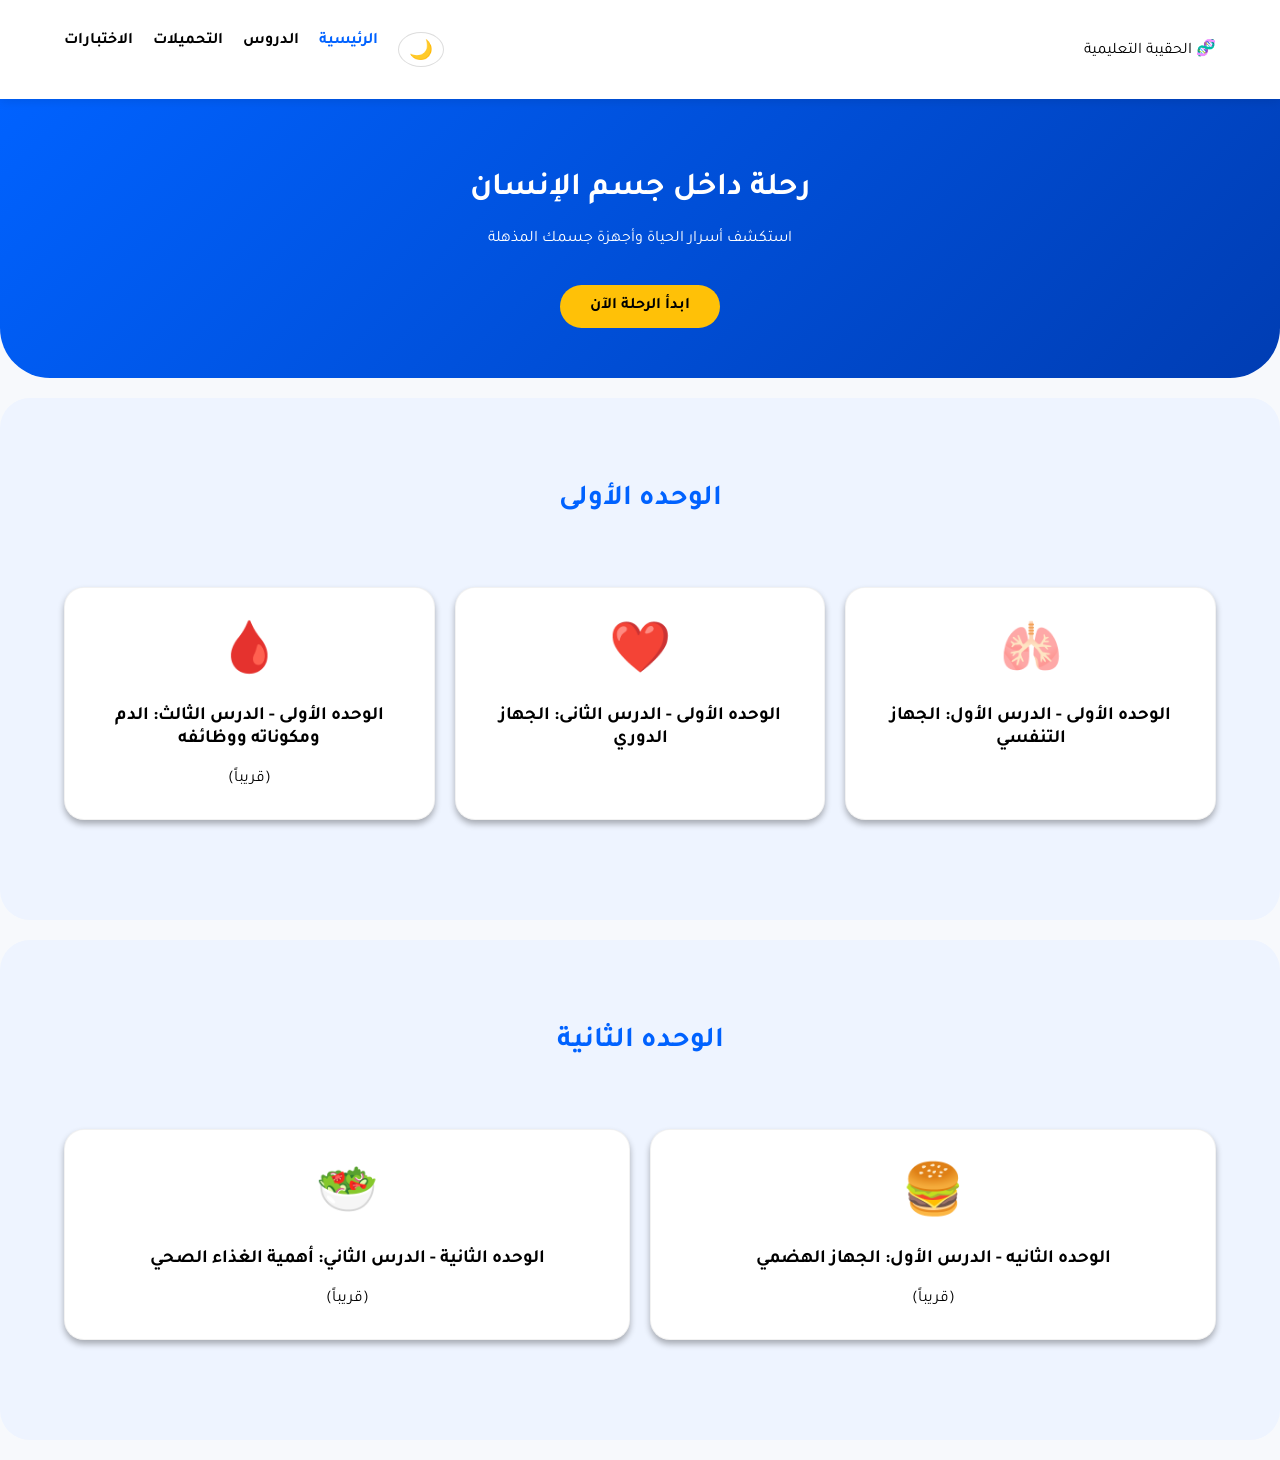
==== index.html @ a19a3862 "Add files via upload" ====
<!DOCTYPE html>
<html lang="ar" dir="rtl">
<head>
    <meta charset="UTF-8">
    <meta name="viewport" content="width=device-width, initial-scale=1.0">
    <title>الحقيبة التعليمية | الرئيسية</title>
    <link rel="stylesheet" href="style.css">
    <link href="https://fonts.googleapis.com/css2?family=Tajawal:wght@400;700&display=swap" rel="stylesheet">
</head>
<body>
    <nav class="navbar">
        <div class="logo">🧬 الحقيبة التعليمية</div>
        <ul class="nav-links">
            <li><button id="darkModeToggle" class="mode-btn">🌙</button></li>
            <li><a href="index.html" class="active">الرئيسية</a></li>
            <li><a href="lessons.html">الدروس</a></li>
            <li><a href="downloads.html">التحميلات</a></li>
            <li><a href="quizzes.html">الاختبارات</a></li>
        </ul>
    </nav>

    <header class="hero">
        <h1>رحلة داخل جسم الإنسان</h1>
        <p>استكشف أسرار الحياة وأجهزة جسمك المذهلة</p>
        <a href="lessons.html" class="btn-main">ابدأ الرحلة الآن</a>
    </header>
    <section class="quick-access-container1">
        <h2 class="section-title">الوحده الأولى</h2>
        <div class="grid-cards">
            <a href="lesson-detail.html" class="device-card">
                <div class="icon">🫁</div>
                <h3>الوحده الأولى - الدرس الأول: الجهاز التنفسي</h3>
            </a>
            <a href="circulatory-detail.html" class="device-card">
    <div class="icon">❤️</div>
    <h3>الوحده الأولى - الدرس الثانى: الجهاز الدوري</h3>
</a>
            <div class="device-card disabled">
                <div class="icon">🩸</div>
                <h3>الوحده الأولى - الدرس الثالث: الدم ومكوناته ووظائفه</h3>
                <span>(قريباً)</span>
            </div>
        </div>
    </section>
    <section class="quick-access-container2">
        <h2 class="section-title">الوحده الثانية</h2>
        <div class="grid-cards">
            <div class="device-card disabled">
                <div class="icon">🍔</div>
                <h3>الوحده الثانيه - الدرس الأول: الجهاز الهضمي</h3>
                <span>(قريباً)</span>
            </div>
            <div class="device-card disabled">
                <div class="icon">🥗</div>
                <h3>الوحده الثانية - الدرس الثاني: أهمية الغذاء الصحي</h3>
                <span>(قريباً)</span>
            </div>
        </div>
    </section>
<script src="script.js"></script>
</body>
</html>
---- style.css ----
:root {
    --main-blue: #0062ff;       /* أزرق حيوي للمهام الأساسية */
    --soft-blue: #eef4ff;       /* خلفيات خفيفة للأقسام */
    --dark-navy: #1a202c;       /* للنصوص والعناوين الكبيرة */
    --accent-color: #00d1b2;    /* لون أخضر تركواز للنجاح أو التميز */
    --warning-orange: #ff9f43;  /* للتحذيرات أو التنبيهات */
    --light-bg: #f7f9fc;        /* خلفية الموقع العامة */
    --white: #ffffff;
}

body {
    font-family: 'Tajawal', sans-serif;
    background-color: var(--light-bg);
    margin: 0;
    color: var(--text-color);
}

/* Navbar */
.navbar {
    background: #fff;
    padding: 1rem 5%;
    display: flex;
    justify-content: space-between;
    align-items: center;
    box-shadow: 0 2px 10px rgba(0,0,0,0.1);
    position: sticky;
    top: 0;
    z-index: 1000;
}

.nav-links { list-style: none; display: flex; gap: 20px; }
.nav-links a { text-decoration: none; color: var(--text-color); font-weight: bold; transition: 0.3s; }
.nav-links a.active, .nav-links a:hover { color: var(--main-blue); }

.hero {
    background: linear-gradient(135deg, var(--main-blue), #003db3);
    color: white;
    border-bottom-left-radius: 50px;
    border-bottom-right-radius: 50px;
    text-align: center;
    padding: 50px 10px;
}

.section-title {
    font-size: 1.8rem;
    margin-bottom: 30px;
    font-weight: bold;
    color: var(--main-blue);
    text-align: center;
}

.quick-access-container1, .quick-access-container2 {
    background-color: var(--soft-blue);
    padding: 60px 5%;
    border-radius: 30px;
    margin: 20px 0;
}

.btn-main {
    background: #ffc107;
    color: #000;
    padding: 12px 30px;
    border-radius: 50px;
    text-decoration: none;
    font-weight: bold;
    display: inline-block;
    margin-top: 20px;
}

/* Grid System */
.grid-cards {
    display: grid;
    grid-template-columns: repeat(auto-fit, minmax(250px, 1fr));
    gap: 20px;
    padding: 40px 0;
}

.device-card {
    background: white;
    padding: 30px;
    border-radius: 20px;
    text-align: center;
    text-decoration: none;
    color: inherit;
    transition: 0.3s;
    box-shadow: 0 4px 6px rgba(0, 0, 0, 0.300);
}


.video-container {
    display: flex;           
    justify-content: center; 
    align-items: center;     
    margin: 40px auto;      
    width: 100%;            
    max-width: 800px;        
}

.video-container iframe {
    width: 100%;             
    border-radius: 20px;     
    box-shadow: 0 10px 30px rgba(0,0,0,0.15); 
    aspect-ratio: 16 / 9;    
    border: none;            
}

.device-card:hover { transform: translateY(-10px); box-shadow: 0 10px 20px rgba(0,0,0,0.1); }
.device-card .icon { font-size: 50px; margin-bottom: 15px; }

/* تحديث الـ Hero */
.hero {
    background: linear-gradient(135deg, var(--main-blue), #003db3);
    color: white;
    border-bottom-left-radius: 50px;
    border-bottom-right-radius: 50px;
}

/* تحديث الحاويات في الصفحة الرئيسية */
.quick-access-container1, .quick-access-container2 {
    background-color: var(--soft-blue); /* بدلاً من الأسود الغامق */
    padding: 60px 5%;
    border-radius: 30px;
    margin: 20px 0;
}
.device-card {
    background: var(--white);
    border: 1px solid rgba(0,0,0,0.05);
    transition: all 0.3s cubic-bezier(0.25, 0.8, 0.25, 1);
}

.device-card:hover {
    transform: translateY(-5px);
    box-shadow: 0 15px 30px rgba(0,98,255,0.1); /* ظل بلون أزرق خفيف */
    border-color: var(--main-blue);
}

/* تنسيقات أزرار التحميل المطورة */
.download-btn {
    background: var(--main-blue); /* اللون الأزرق الأساسي */
    color: white;
    padding: 12px 25px;
    border-radius: 8px;
    text-decoration: none;
    font-weight: bold;
    display: inline-flex;
    align-items: center;
    gap: 8px;
    transition: 0.3s ease;
}

/* زر تحميل الصور - بنفسجي */
.img-btn { 
    background: #8e44ad; 
}
.img-btn:hover {
    background: #732d91;
    box-shadow: 0 4px 12px rgba(142, 68, 173, 0.3);
}

/* زر تحميل الباوربوينت - برتقالي محروق */
.ppt-btn { 
    background: #d35400; 
}
.ppt-btn:hover {
    background: #a04000;
    box-shadow: 0 4px 12px rgba(211, 84, 0, 0.3);
}

/* زر تحميل الـ PDF - أحمر هادئ */
.download-btn[href$=".pdf"] {
    background: #c0392b;
}
.download-btn[href$=".pdf"]:hover {
    background: #962d22;
    box-shadow: 0 4px 12px rgba(192, 57, 43, 0.3);
}
/* تنسيقات خاصة بتبويبات الدرس */
.internal-tabs {
    display: flex;
    justify-content: center;
    gap: 10px;
    margin: 20px 0;
}

.tab-btn {
    padding: 12px 20px;
    border: none;
    background: #e0e0e0;
    border-radius: 5px;
    cursor: pointer;
    font-family: 'Tajawal';
    font-weight: bold;
    transition: 0.3s;
}

.tab-btn.active {
    background: #1a73e8;
    color: white;
}

.tab-pane {
    display: none;
    animation: slideUp 0.4s ease;
}

.tab-pane.active {
    display: block;
}

.lesson-card {
    background: white;
    padding: 25px;
    border-radius: 15px;
    margin-bottom: 20px;
    box-shadow: 0 4px 12px rgba(0,0,0,0.08);
}

.equation-box {
    background: #f0f7ff;
    padding: 20px;
    border-radius: 10px;
    text-align: center;
    border-right: 5px solid #1a73e8;
    margin: 15px 0;
}

.q-btn {
    display: block;
    width: 100%;
    padding: 15px;
    margin: 10px 0;
    border: 2px solid #eee;
    background: white;
    border-radius: 10px;
    cursor: pointer;
    font-family: 'Tajawal';
    transition: 0.3s;
}

@keyframes slideUp {
    from { opacity: 0; transform: translateY(20px); }
    to { opacity: 1; transform: translateY(0); }
}
/* تنسيقات التحميلات */
.page-header { background: #1a73e8; color: white; padding: 50px 0; text-align: center; }
.downloads-grid { display: grid; gap: 20px; margin-top: 30px; }
.download-card {
    background: white; padding: 20px; border-radius: 12px;
    display: flex; align-items: center; justify-content: space-between;
    box-shadow: 0 4px 6px rgba(0,0,0,0.05);
}
.file-icon { font-size: 40px; margin-left: 20px; }
.download-btn {
    background: #1a73e8; color: white; padding: 10px 20px;
    border-radius: 5px; text-decoration: none; font-weight: bold;
}
.img-btn { background: #9b59b6; }
.ppt-btn { background: #e67e22; }

/* تنسيقات الاختبار */
.question-block { margin-bottom: 30px; border-bottom: 1px solid #eee; padding-bottom: 15px; }
.q-text { font-size: 1.2rem; font-weight: bold; margin-bottom: 15px; }
.option { display: block; margin: 10px 0; cursor: pointer; font-size: 1.1rem; }
.result-box {
    margin-top: 30px; padding: 30px; border-radius: 15px;
    background: #f9f9f9; text-align: center; border: 2px dashed #ddd;
}
/* تنسيقات صفحة الدروس */
.unit-section {
    margin-bottom: 15px;
    border-radius: 10px;
    overflow: hidden;
    box-shadow: 0 4px 6px rgba(0,0,0,0.05);
}

.unit-header {
    width: 100%;
    padding: 20px;
    background: #fff;
    border: none;
    display: flex;
    justify-content: space-between;
    align-items: center;
    font-size: 1.2rem;
    font-weight: bold;
    font-family: 'Tajawal';
    cursor: pointer;
    transition: 0.3s;
    border-right: 6px solid #1a73e8;
}

.unit-header:hover, .unit-header.active {
    background: #f0f7ff;
    color: #1a73e8;
}

.unit-content {
    max-height: 0;
    overflow: hidden;
    background: #fafafa;
    transition: max-height 0.4s ease-out;
}

.unit-content.open {
    max-height: 500px; /* القيمة تكون أكبر من محتوى الدروس */
}

.lessons-list {
    padding: 10px 20px;
}

.lesson-item {
    display: flex;
    align-items: center;
    padding: 15px;
    margin: 10px 0;
    background: #fff;
    border-radius: 8px;
    text-decoration: none;
    color: #333;
    transition: 0.2s;
    border: 1px solid #eee;
}

.lesson-item:hover {
    transform: scale(1.02);
    box-shadow: 0 2px 8px rgba(0,0,0,0.1);
    border-color: #1a73e8;
}

.lesson-item .icon {
    font-size: 30px;
    margin-left: 15px;
}

.lesson-item.disabled {
    opacity: 0.6;
    cursor: not-allowed;
    filter: grayscale(1);
}

.arrow { transition: 0.3s; }
.unit-header.active .arrow { transform: rotate(180deg); }
/* تنسيق قسم الجدول */
.mechanics-section {
    margin: 40px 0;
    font-family: 'Tajawal', sans-serif;
}

.table-title {
    color: #1a73e8;
    border-right: 5px solid #ffc107;
    padding-right: 15px;
    margin-bottom: 10px;
}

.table-intro {
    margin-bottom: 20px;
    color: #555;
}

/* حاوية الجدول لضمان التمرير على الموبايل */
.table-wrapper {
    overflow-x: auto;
    border-radius: 15px;
    box-shadow: 0 5px 20px rgba(0,0,0,0.1);
}

/* تنسيق الجدول نفسه */
.breathing-table {
    width: 100%;
    border-collapse: collapse;
    background-color: white;
    text-align: center;
}

.breathing-table th {
    background-color: #1a73e8;
    color: white;
    padding: 15px;
    font-size: 1.1rem;
}

.breathing-table td {
    padding: 15px;
    border-bottom: 1px solid #eee;
    font-size: 1rem;
}

/* تمييز أعمدة البيانات */
.feature {
    font-weight: bold;
    background-color: #f8f9fa;
    color: #333;
    width: 30%;
}

.inhale-data {
    background-color: #e3f2fd; /* لون أزرق خفيف للشهيق */
    color: #0d47a1;
}

.exhale-data {
    background-color: #fff3e0; /* لون برتقالي خفيف للزفير */
    color: #e65100;
}

/* تأثير عند مرور الماوس على الصف */
.breathing-table tr:hover {
    filter: brightness(0.95);
    transition: 0.2s;
}

.image-slider {
    position: relative;
    max-width: 1000px; /* هنا بتتحكم في العرض.. صغره لـ 500px أو 400px حسب رغبتك */
    margin: 20px auto; /* auto بتخلي السلايدر في نص الصفحة */
    overflow: hidden;
    border-radius: 15px;
    box-shadow: 0 5px 15px rgba(0,0,0,0.1);
    background: #000; /* خلفية سوداء عشان لو الصورة مقاسها مختلف */
}

.slide {
    display: none; /* إخفاء كل الصور افتراضياً */
    position: relative;
}

.slide.active {
    display: block; /* إظهار الصورة النشطة فقط */
    animation: fade 0.5s ease-in;
}

.slide img {
    width: 100%;
    height: 500px; /* تحديد ارتفاع ثابت لكل الصور عشان التنسيق ميبوظش */
    object-fit: contain; /* دي أهم خاصية: بتخلي الصورة تظهر كاملة بدون قص */
    display: block;
}

.caption {
    position: absolute;
    bottom: 0;
    background: rgba(0, 0, 0, 0.6);
    color: white;
    width: 100%;
    padding: 10px;
    text-align: center;
    font-size: 0.9rem;
}

/* أزرار التنقل */
.prev, .next {
    position: absolute;
    top: 50%;
    transform: translateY(-50%);
    background: rgba(26, 115, 232, 0.7);
    color: white;
    border: none;
    padding: 15px;
    cursor: pointer;
    font-size: 18px;
    border-radius: 50%;
    margin: 0 10px;
    transition: 0.3s;
}

.prev:hover, .next:hover { background: var(--main-blue); }
.next { left: 10px; } /* لأن الموقع RTL */
.prev { right: 10px; }

@keyframes fade {
    from { opacity: 0.4; } 
    to { opacity: 1; }
}
/* الألوان الافتراضية للوضع الليلي */
body.dark-mode {
    background-color: #1a1a1a;
    color: #f1f1f1;
}

body.dark-mode .navbar {
    background-color: #333;
    border-bottom: 2px solid #444;
}

body.dark-mode .download-card, 
body.dark-mode .quiz-container,
body.dark-mode .progress-section,
body.dark-mode .q-section {
    background-color: #2d2d2d !important;
    color: #fff !important;
    box-shadow: 0 4px 15px rgba(0,0,0,0.5);
    border-color: #444;
}

body.dark-mode .opt-card {
    background-color: #3d3d3d;
    border-color: #555;
    color: #eee;
}

body.dark-mode .unit-tag {
    background-color: #444;
    color: #f1c40f;
}

/* زرار التبديل نفسه */
.mode-btn {
    background: none;
    border: 1px solid #ddd;
    border-radius: 50%;
    cursor: pointer;
    font-size: 1.2rem;
    padding: 5px 10px;
    transition: 0.3s;
}
/* تعديلات الشاشات الصغيرة */
@media (max-width: 768px) {
    /* 1. تقليل الحواف الجانبية للحاوية */
    .container, .quiz-container {
        width: 95%;
        margin: 10px auto;
        padding: 15px;
    }

    /* 2. جعل أزرار الخيارات (الاختيارات) تحت بعض بدل ما هي جنب بعض */
    .options-grid {
        grid-template-columns: 1fr; /* خيار واحد في كل سطر */
        gap: 8px;
    }

    /* 3. تعديل القائمة العلوية (Navbar) */
    .nav-links {
        display: flex;
        justify-content: space-around;
        padding: 10px 0;
        font-size: 0.8rem; /* تصغير الخط شوية */
    }

    .navbar .logo {
        font-size: 1.1rem;
        text-align: center;
        display: block;
        margin-bottom: 5px;
    }

    /* 4. تعديل كروت الدروس في الصفحة الرئيسية */
    .downloads-grid {
        grid-template-columns: 1fr; /* كارت واحد في السطر */
    }

    /* 5. تصغير حجم الخط في الأسئلة */
    .q-text {
        font-size: 1rem;
    }

    /* 6. جعل عداد الوقت ثابت في مكان مريح */
    .timer-sticky {
        font-size: 1rem;
        padding: 8px;
    }
}
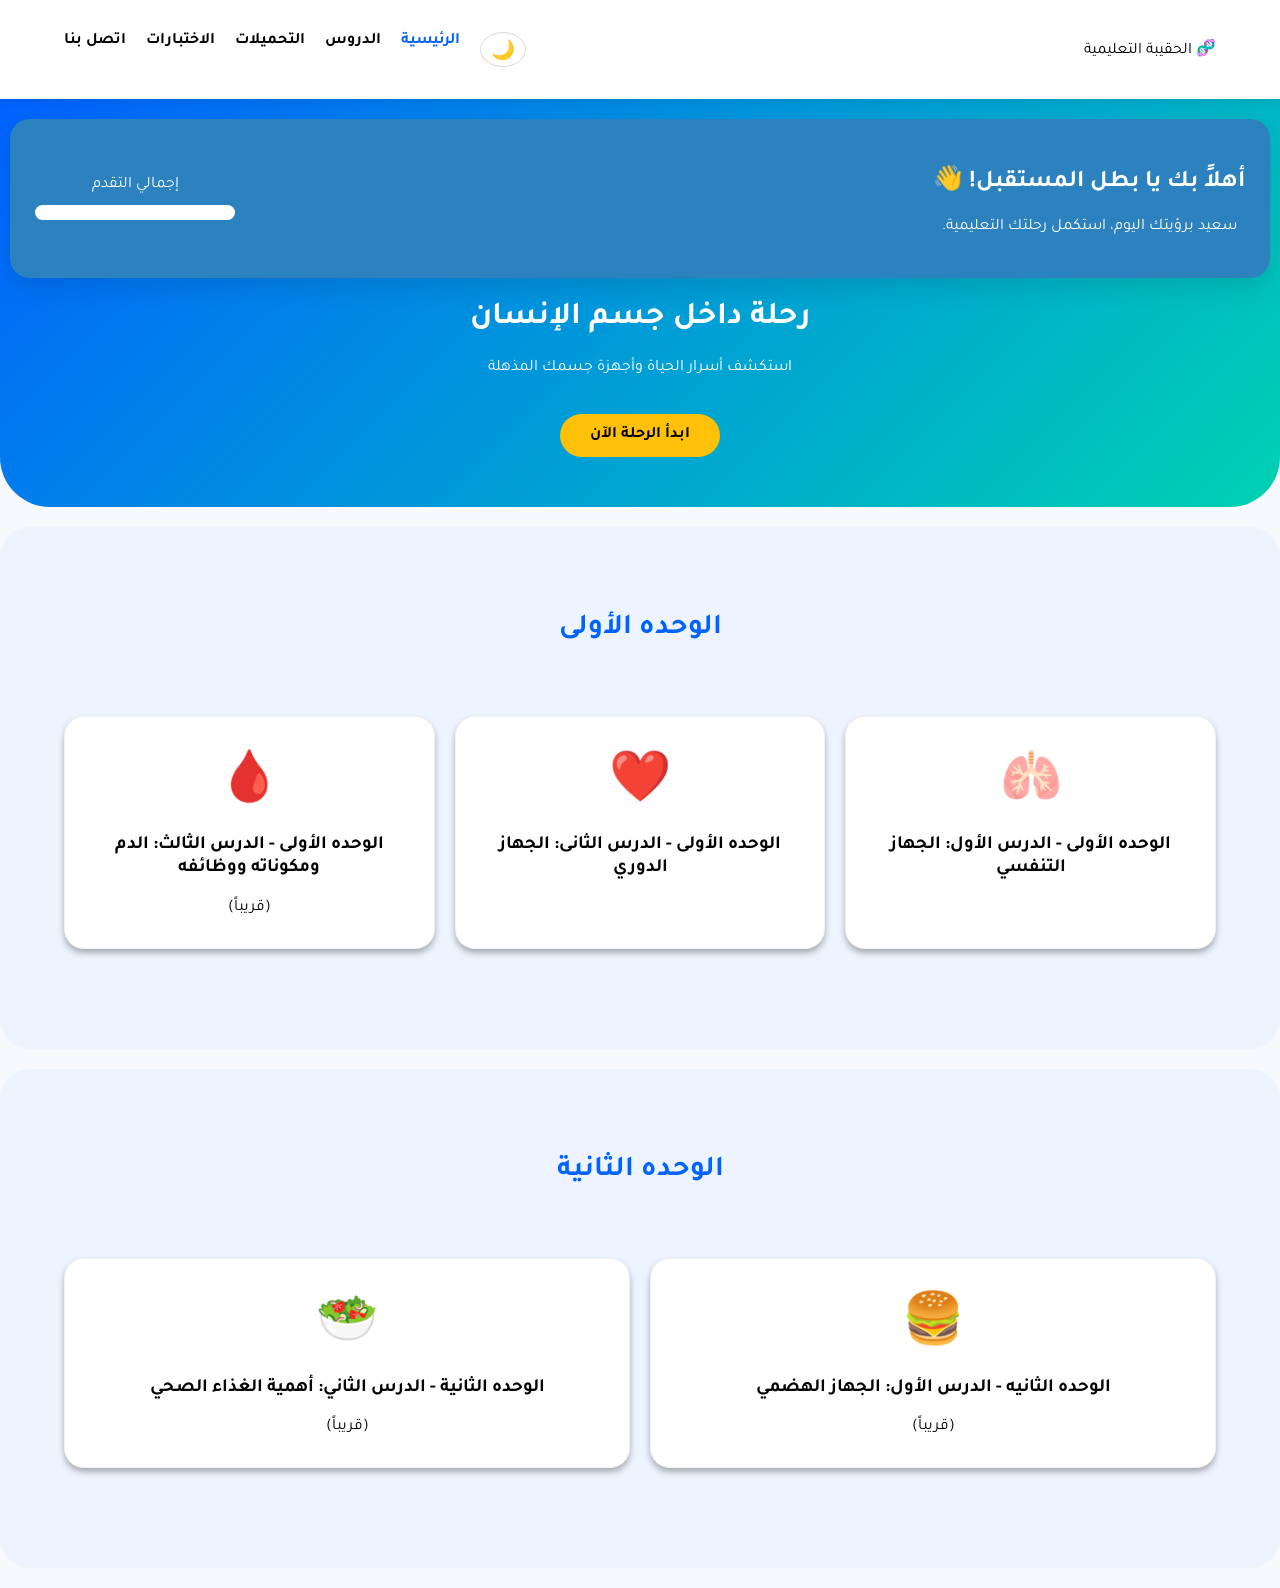
==== commit e84bd39a: "Add files via upload" ====
--- a/index.html
+++ b/index.html
@@ -6,6 +6,7 @@
     <title>الحقيبة التعليمية | الرئيسية</title>
     <link rel="stylesheet" href="style.css">
     <link href="https://fonts.googleapis.com/css2?family=Tajawal:wght@400;700&display=swap" rel="stylesheet">
+    <link href="https://unpkg.com/aos@2.3.1/dist/aos.css" rel="stylesheet">
 </head>
 <body>
     <nav class="navbar">
@@ -16,13 +17,30 @@
             <li><a href="lessons.html">الدروس</a></li>
             <li><a href="downloads.html">التحميلات</a></li>
             <li><a href="quizzes.html">الاختبارات</a></li>
+            <li><a href="contact.html">اتصل بنا</a></li>
         </ul>
     </nav>
 
-    <header class="hero">
-        <h1>رحلة داخل جسم الإنسان</h1>
-        <p>استكشف أسرار الحياة وأجهزة جسمك المذهلة</p>
-        <a href="lessons.html" class="btn-main">ابدأ الرحلة الآن</a>
+    <header class="hero" data-aos="fade-down" style="background: linear-gradient(135deg, var(--main-blue), var(--accent-color));">
+        <section class="container student-dashboard">
+    <div class="dashboard-card" data-aos="fade-up">
+        <div class="user-info">
+            <h2>أهلاً بك يا <span id="userNameDisplay">بطل المستقبل</span>! 👋</h2>
+            <p>سعيد برؤيتك اليوم، استكمل رحلتك التعليمية.</p>
+        </div>
+        <div class="user-stats">
+            <div class="stat-item">
+                <span class="stat-label">إجمالي التقدم</span>
+                <div class="progress-wrapper">
+                    <div class="progress-bar-fill" id="overallProgress">0%</div>
+                </div>
+            </div>
+        </div>
+    </div>
+</section>
+        <h1 data-aos="fade-up">رحلة داخل جسم الإنسان</h1>
+        <p data-aos="fade-up">استكشف أسرار الحياة وأجهزة جسمك المذهلة</p>
+        <a href="lessons.html" class="btn-main" data-aos="fade-up">ابدأ الرحلة الآن</a>
     </header>
     <section class="quick-access-container1">
         <h2 class="section-title">الوحده الأولى</h2>
@@ -58,5 +76,12 @@
         </div>
     </section>
 <script src="script.js"></script>
+<script src="https://unpkg.com/aos@2.3.1/dist/aos.js"></script>
+<script>
+  AOS.init({
+    duration: 1000, // مدة الحركة ثانية واحدة
+    once: true      // الحركة تحصل مرة واحدة بس وأنت نازل
+  });
+</script>
 </body>
 </html>
--- a/style.css
+++ b/style.css
@@ -560,4 +560,35 @@
         font-size: 1rem;
         padding: 8px;
     }
+}
+/* Dashboard Styling */
+.student-dashboard { margin-top: -30px; position: relative; z-index: 10; }
+.dashboard-card {
+    background: rgb(44, 130, 191);
+    padding: 25px;
+    border-radius: 20px;
+    box-shadow: 0 10px 25px rgba(0,0,0,0.1);
+    display: flex;
+    justify-content: space-between;
+    align-items: center;
+    flex-wrap: wrap;
+    gap: 20px;
+}
+.progress-wrapper {
+    background: #ffffff;
+    width: 200px;
+    height: 15px;
+    border-radius: 10px;
+    overflow: hidden;
+    margin-top: 10px;
+}
+.progress-bar-fill {
+    background: linear-gradient(90deg, #0062ff, #00d1b2);
+    height: 100%;
+    width: 0%; /* هيتحدث بالجافا سكريبت */
+    color: white;
+    font-size: 0.7rem;
+    text-align: center;
+    line-height: 15px;
+    transition: width 1s ease-in-out;
 }
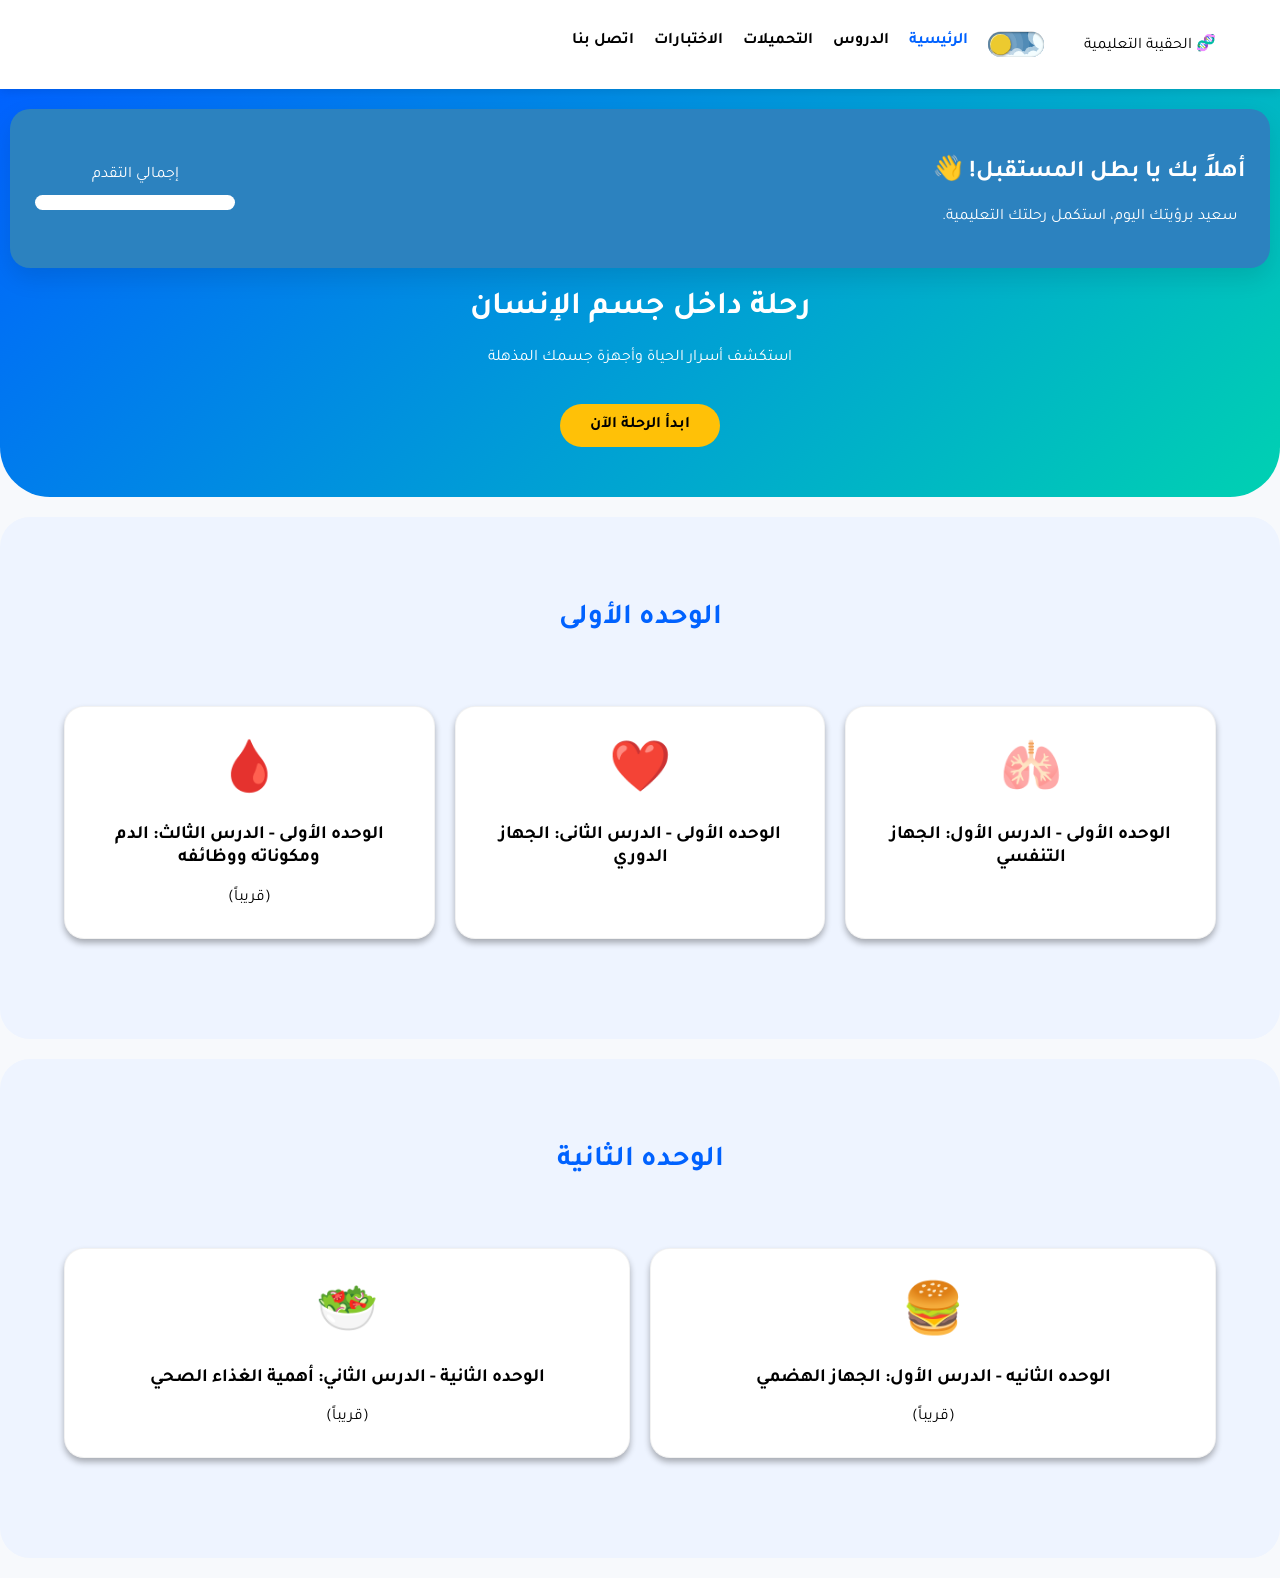
==== commit 2b7bffd4: "Add files via upload" ====
--- a/index.html
+++ b/index.html
@@ -12,7 +12,26 @@
     <nav class="navbar">
         <div class="logo">🧬 الحقيبة التعليمية</div>
         <ul class="nav-links">
-            <li><button id="darkModeToggle" class="mode-btn">🌙</button></li>
+            <label class="theme-switch">
+  <input type="checkbox" id="darkModeToggle" class="theme-switch__checkbox">
+  <div class="theme-switch__container">
+    <div class="theme-switch__clouds"></div>
+    <div class="theme-switch__stars-container">
+      <svg xmlns="http://www.w3.org/2000/svg" viewBox="0 0 144 55" fill="none">
+        <path fill-rule="evenodd" clip-rule="evenodd" d="M135.831 3.00688C135.055 3.85027 134.111 4.29946 133 4.35447C134.111 4.40947 135.055 4.85867 135.831 5.71123C136.607 6.55462 136.996 7.56303 136.996 8.72727C136.996 7.95722 137.172 7.25134 137.525 6.59129C137.886 5.93124 138.372 5.39954 138.98 5.00535C139.598 4.60199 140.268 4.39114 141 4.35447C139.88 4.2903 138.936 3.85027 138.16 3.00688C137.384 2.16348 136.996 1.16425 136.996 0C136.996 1.16425 136.607 2.16348 135.831 3.00688ZM31 23.3545C32.1114 23.2995 33.0551 22.8503 33.8313 22.0069C34.6075 21.1635 34.9956 20.1642 34.9956 19C34.9956 20.1642 35.3837 21.1635 36.1599 22.0069C36.9361 22.8503 37.8798 23.2903 39 23.3545C38.2679 23.3911 37.5976 23.602 36.9802 24.0053C36.3716 24.3995 35.8864 24.9312 35.5248 25.5913C35.172 26.2513 34.9956 26.9572 34.9956 27.7273C34.9956 26.563 34.6075 25.5546 33.8313 24.7112C33.0551 23.8587 32.1114 23.4095 31 23.3545ZM0 36.3545C1.11136 36.2995 2.05513 35.8503 2.83131 35.0069C3.6075 34.1635 3.99559 33.1642 3.99559 32C3.99559 33.1642 4.38368 34.1635 5.15987 35.0069C5.93605 35.8503 6.87982 36.2903 8 36.3545C7.26792 36.3911 6.59757 36.602 5.98015 37.0053C5.37155 37.3995 4.88644 37.9312 4.52481 38.5913C4.172 39.2513 3.99559 39.9572 3.99559 40.7273C3.99559 39.563 3.6075 38.5546 2.83131 37.7112C2.05513 36.8587 1.11136 36.4095 0 36.3545ZM56.8313 24.0069C56.0551 24.8503 55.1114 25.2995 54 25.3545C55.1114 25.4095 56.0551 25.8587 56.8313 26.7112C57.6075 27.5546 57.9956 28.563 57.9956 29.7273C57.9956 28.9572 58.172 28.2513 58.5248 27.5913C58.8864 26.9312 59.3716 26.3995 59.9802 26.0053C60.5976 25.602 61.2679 25.3911 62 25.3545C60.8798 25.2903 59.9361 24.8503 59.1599 24.0069C58.3837 23.1635 57.9956 22.1642 57.9956 21C57.9956 22.1642 57.6075 23.1635 56.8313 24.0069ZM81 25.3545C82.1114 25.2995 83.0551 24.8503 83.8313 24.0069C84.6075 23.1635 84.9956 22.1642 84.9956 21C84.9956 22.1642 85.3837 23.1635 86.1599 24.0069C86.9361 24.8503 87.8798 25.2903 89 25.3545C88.2679 25.3911 87.5976 25.602 86.9802 26.0053C86.3716 26.3995 85.8864 26.9312 85.5248 27.5913C85.172 28.2513 84.9956 28.9572 84.9956 29.7273C84.9956 28.563 84.6075 27.5546 83.8313 26.7112C83.0551 25.8587 82.1114 25.4095 81 25.3545ZM136 36.3545C137.111 36.2995 138.055 35.8503 138.831 35.0069C139.607 34.1635 139.996 33.1642 139.996 32C139.996 33.1642 140.384 34.1635 141.16 35.0069C141.936 35.8503 142.88 36.2903 144 36.3545C143.268 36.3911 142.598 36.602 141.98 37.0053C141.372 37.3995 140.886 37.9312 140.525 38.5913C140.172 39.2513 139.996 39.9572 139.996 40.7273C139.996 39.563 139.607 38.5546 138.831 37.7112C138.055 36.8587 137.111 36.4095 136 36.3545ZM101.831 49.0069C101.055 49.8503 100.111 50.2995 99 50.3545C100.111 50.4095 101.055 50.8587 101.831 51.7112C102.607 52.5546 102.996 53.563 102.996 54.7273C102.996 53.9572 103.172 53.2513 103.525 52.5913C103.886 51.9312 104.372 51.3995 104.98 51.0053C105.598 50.602 106.268 50.3911 107 50.3545C105.88 50.2903 104.936 49.8503 104.16 49.0069C103.384 48.1635 102.996 47.1642 102.996 46C102.996 47.1642 102.607 48.1635 101.831 49.0069Z" fill="currentColor"></path>
+      </svg>
+    </div>
+    <div class="theme-switch__circle-container">
+      <div class="theme-switch__sun-moon-container">
+        <div class="theme-switch__moon">
+          <div class="theme-switch__spot"></div>
+          <div class="theme-switch__spot"></div>
+          <div class="theme-switch__spot"></div>
+        </div>
+      </div>
+    </div>
+  </div>
+</label>
             <li><a href="index.html" class="active">الرئيسية</a></li>
             <li><a href="lessons.html">الدروس</a></li>
             <li><a href="downloads.html">التحميلات</a></li>
--- a/style.css
+++ b/style.css
@@ -20,7 +20,7 @@
     background: #fff;
     padding: 1rem 5%;
     display: flex;
-    justify-content: space-between;
+    /*justify-content: space-between;*/
     align-items: center;
     box-shadow: 0 2px 10px rgba(0,0,0,0.1);
     position: sticky;
@@ -221,6 +221,14 @@
     border-radius: 10px;
     text-align: center;
     border-right: 5px solid #1a73e8;
+    margin: 15px 0;
+}
+.equation-box2{
+    background: #f0f7ff;
+    padding: 20px;
+    border-radius: 10px;
+    text-align: center;
+    border-right: 5px solid #e81a1a;
     margin: 15px 0;
 }
 
@@ -487,6 +495,15 @@
 body.dark-mode .download-card, 
 body.dark-mode .quiz-container,
 body.dark-mode .progress-section,
+body.dark-mode .quick-access-container1,
+body.dark-mode .quick-access-container2,
+body.dark-mode .device-card,
+body.dark-mode .unit-header,
+body.dark-mode .lessons-list,
+body.dark-mode .lesson-item,
+body.dark-mode .lesson-card,
+body.dark-mode .contact-form-card,
+body.dark-mode .info-item,
 body.dark-mode .q-section {
     background-color: #2d2d2d !important;
     color: #fff !important;
@@ -504,7 +521,16 @@
     background-color: #444;
     color: #f1c40f;
 }
-
+body.dark-mode .equation-box {
+    background-color: #6181d1;
+    color: #f1f1f1;
+    border-color: #444;
+}
+body.dark-mode .equation-box2{
+    background-color: #bd7070;
+    color: #f1f1f1;
+    border-color: #a12222;
+}
 /* زرار التبديل نفسه */
 .mode-btn {
     background: none;
@@ -591,4 +617,206 @@
     text-align: center;
     line-height: 15px;
     transition: width 1s ease-in-out;
+}
+.theme-switch {
+  --toggle-size: 10px;
+  /* the size is adjusted using font-size,
+     this is not transform scale,
+     so you can choose any size */
+  --container-width: 5.625em;
+  --container-height: 2.5em;
+  --container-radius: 6.25em;
+  /* radius 0 - minecraft mode :) */
+  --container-light-bg: #3D7EAE;
+  --container-night-bg: #1D1F2C;
+  --circle-container-diameter: 3.375em;
+  --sun-moon-diameter: 2.125em;
+  --sun-bg: #ECCA2F;
+  --moon-bg: #C4C9D1;
+  --spot-color: #959DB1;
+  --circle-container-offset: calc((var(--circle-container-diameter) - var(--container-height)) / 2 * -1);
+  --stars-color: #fff;
+  --clouds-color: #F3FDFF;
+  --back-clouds-color: #AACADF;
+  --transition: .5s cubic-bezier(0, -0.02, 0.4, 1.25);
+  --circle-transition: .3s cubic-bezier(0, -0.02, 0.35, 1.17);
+}
+
+.theme-switch, .theme-switch *, .theme-switch *::before, .theme-switch *::after {
+  -webkit-box-sizing: border-box;
+  box-sizing: border-box;
+  margin: 0;
+  padding: 0;
+  font-size: var(--toggle-size);
+}
+
+.theme-switch__container {
+  width: var(--container-width);
+  height: var(--container-height);
+  background-color: var(--container-light-bg);
+  border-radius: var(--container-radius);
+  overflow: hidden;
+  cursor: pointer;
+  -webkit-box-shadow: 0em -0.062em 0.062em rgba(0, 0, 0, 0.25), 0em 0.062em 0.125em rgba(255, 255, 255, 0.94);
+  box-shadow: 0em -0.062em 0.062em rgba(0, 0, 0, 0.25), 0em 0.062em 0.125em rgba(255, 255, 255, 0.94);
+  -webkit-transition: var(--transition);
+  -o-transition: var(--transition);
+  transition: var(--transition);
+  position: relative;
+}
+
+.theme-switch__container::before {
+  content: "";
+  position: absolute;
+  z-index: 1;
+  inset: 0;
+  -webkit-box-shadow: 0em 0.05em 0.187em rgba(0, 0, 0, 0.25) inset, 0em 0.05em 0.187em rgba(0, 0, 0, 0.25) inset;
+  box-shadow: 0em 0.05em 0.187em rgba(0, 0, 0, 0.25) inset, 0em 0.05em 0.187em rgba(0, 0, 0, 0.25) inset;
+  border-radius: var(--container-radius)
+}
+
+.theme-switch__checkbox {
+  display: none;
+}
+
+.theme-switch__circle-container {
+  width: var(--circle-container-diameter);
+  height: var(--circle-container-diameter);
+  background-color: rgba(255, 255, 255, 0.1);
+  position: absolute;
+  left: var(--circle-container-offset);
+  top: var(--circle-container-offset);
+  border-radius: var(--container-radius);
+  -webkit-box-shadow: inset 0 0 0 3.375em rgba(255, 255, 255, 0.1), inset 0 0 0 3.375em rgba(255, 255, 255, 0.1), 0 0 0 0.625em rgba(255, 255, 255, 0.1), 0 0 0 1.25em rgba(255, 255, 255, 0.1);
+  box-shadow: inset 0 0 0 3.375em rgba(255, 255, 255, 0.1), inset 0 0 0 3.375em rgba(255, 255, 255, 0.1), 0 0 0 0.625em rgba(255, 255, 255, 0.1), 0 0 0 1.25em rgba(255, 255, 255, 0.1);
+  display: -webkit-box;
+  display: -ms-flexbox;
+  display: flex;
+  -webkit-transition: var(--circle-transition);
+  -o-transition: var(--circle-transition);
+  transition: var(--circle-transition);
+  pointer-events: none;
+}
+
+.theme-switch__sun-moon-container {
+  pointer-events: auto;
+  position: relative;
+  z-index: 2;
+  width: var(--sun-moon-diameter);
+  height: var(--sun-moon-diameter);
+  margin: auto;
+  border-radius: var(--container-radius);
+  background-color: var(--sun-bg);
+  -webkit-box-shadow: 0.062em 0.062em 0.062em 0em rgba(254, 255, 239, 0.61) inset, 0em -0.062em 0.062em 0em #a1872a inset;
+  box-shadow: 0.062em 0.062em 0.062em 0em rgba(254, 255, 239, 0.61) inset, 0em -0.062em 0.062em 0em #a1872a inset;
+  -webkit-filter: drop-shadow(0.062em 0.125em 0.125em rgba(0, 0, 0, 0.25)) drop-shadow(0em 0.062em 0.125em rgba(0, 0, 0, 0.25));
+  filter: drop-shadow(0.062em 0.125em 0.125em rgba(0, 0, 0, 0.25)) drop-shadow(0em 0.062em 0.125em rgba(0, 0, 0, 0.25));
+  overflow: hidden;
+  -webkit-transition: var(--transition);
+  -o-transition: var(--transition);
+  transition: var(--transition);
+}
+
+.theme-switch__moon {
+  -webkit-transform: translateX(100%);
+  -ms-transform: translateX(100%);
+  transform: translateX(100%);
+  width: 100%;
+  height: 100%;
+  background-color: var(--moon-bg);
+  border-radius: inherit;
+  -webkit-box-shadow: 0.062em 0.062em 0.062em 0em rgba(254, 255, 239, 0.61) inset, 0em -0.062em 0.062em 0em #969696 inset;
+  box-shadow: 0.062em 0.062em 0.062em 0em rgba(254, 255, 239, 0.61) inset, 0em -0.062em 0.062em 0em #969696 inset;
+  -webkit-transition: var(--transition);
+  -o-transition: var(--transition);
+  transition: var(--transition);
+  position: relative;
+}
+
+.theme-switch__spot {
+  position: absolute;
+  top: 0.75em;
+  left: 0.312em;
+  width: 0.75em;
+  height: 0.75em;
+  border-radius: var(--container-radius);
+  background-color: var(--spot-color);
+  -webkit-box-shadow: 0em 0.0312em 0.062em rgba(0, 0, 0, 0.25) inset;
+  box-shadow: 0em 0.0312em 0.062em rgba(0, 0, 0, 0.25) inset;
+}
+
+.theme-switch__spot:nth-of-type(2) {
+  width: 0.375em;
+  height: 0.375em;
+  top: 0.937em;
+  left: 1.375em;
+}
+
+.theme-switch__spot:nth-last-of-type(3) {
+  width: 0.25em;
+  height: 0.25em;
+  top: 0.312em;
+  left: 0.812em;
+}
+
+.theme-switch__clouds {
+  width: 1.25em;
+  height: 1.25em;
+  background-color: var(--clouds-color);
+  border-radius: var(--container-radius);
+  position: absolute;
+  bottom: -0.625em;
+  left: 0.312em;
+  -webkit-box-shadow: 0.937em 0.312em var(--clouds-color), -0.312em -0.312em var(--back-clouds-color), 1.437em 0.375em var(--clouds-color), 0.5em -0.125em var(--back-clouds-color), 2.187em 0 var(--clouds-color), 1.25em -0.062em var(--back-clouds-color), 2.937em 0.312em var(--clouds-color), 2em -0.312em var(--back-clouds-color), 3.625em -0.062em var(--clouds-color), 2.625em 0em var(--back-clouds-color), 4.5em -0.312em var(--clouds-color), 3.375em -0.437em var(--back-clouds-color), 4.625em -1.75em 0 0.437em var(--clouds-color), 4em -0.625em var(--back-clouds-color), 4.125em -2.125em 0 0.437em var(--back-clouds-color);
+  box-shadow: 0.937em 0.312em var(--clouds-color), -0.312em -0.312em var(--back-clouds-color), 1.437em 0.375em var(--clouds-color), 0.5em -0.125em var(--back-clouds-color), 2.187em 0 var(--clouds-color), 1.25em -0.062em var(--back-clouds-color), 2.937em 0.312em var(--clouds-color), 2em -0.312em var(--back-clouds-color), 3.625em -0.062em var(--clouds-color), 2.625em 0em var(--back-clouds-color), 4.5em -0.312em var(--clouds-color), 3.375em -0.437em var(--back-clouds-color), 4.625em -1.75em 0 0.437em var(--clouds-color), 4em -0.625em var(--back-clouds-color), 4.125em -2.125em 0 0.437em var(--back-clouds-color);
+  -webkit-transition: 0.5s cubic-bezier(0, -0.02, 0.4, 1.25);
+  -o-transition: 0.5s cubic-bezier(0, -0.02, 0.4, 1.25);
+  transition: 0.5s cubic-bezier(0, -0.02, 0.4, 1.25);
+}
+
+.theme-switch__stars-container {
+  position: absolute;
+  color: var(--stars-color);
+  top: -100%;
+  left: 0.312em;
+  width: 2.75em;
+  height: auto;
+  -webkit-transition: var(--transition);
+  -o-transition: var(--transition);
+  transition: var(--transition);
+}
+
+/* actions */
+
+.theme-switch__checkbox:checked + .theme-switch__container {
+  background-color: var(--container-night-bg);
+}
+
+.theme-switch__checkbox:checked + .theme-switch__container .theme-switch__circle-container {
+  left: calc(100% - var(--circle-container-offset) - var(--circle-container-diameter));
+}
+
+.theme-switch__checkbox:checked + .theme-switch__container .theme-switch__circle-container:hover {
+  left: calc(100% - var(--circle-container-offset) - var(--circle-container-diameter) - 0.187em)
+}
+
+.theme-switch__circle-container:hover {
+  left: calc(var(--circle-container-offset) + 0.187em);
+}
+
+.theme-switch__checkbox:checked + .theme-switch__container .theme-switch__moon {
+  -webkit-transform: translate(0);
+  -ms-transform: translate(0);
+  transform: translate(0);
+}
+
+.theme-switch__checkbox:checked + .theme-switch__container .theme-switch__clouds {
+  bottom: -4.062em;
+}
+
+.theme-switch__checkbox:checked + .theme-switch__container .theme-switch__stars-container {
+  top: 50%;
+  -webkit-transform: translateY(-50%);
+  -ms-transform: translateY(-50%);
+  transform: translateY(-50%);
 }
